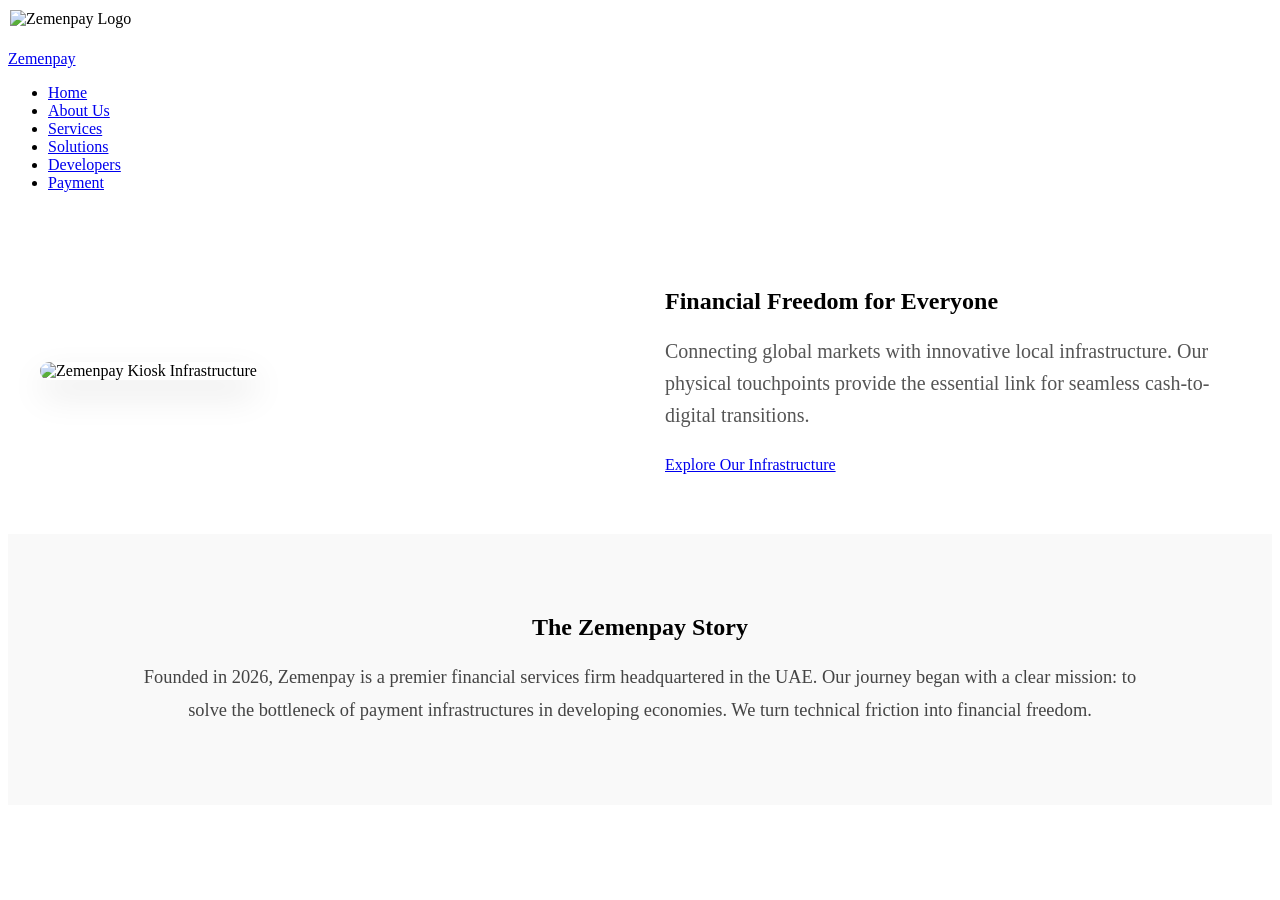
==== index.html @ 325c48e6 "One-Click Update: 16-Apr-2026 00:28" ====
﻿<!DOCTYPE html>
<html lang="en">
    <head>
        <meta http-equiv="Content-Type" content="text/html; charset=utf-8">
        <meta name="viewport" content="width=device-width, initial-scale=1.0, maximum-scale=5.0">
        <meta http-equiv="X-UA-Compatible" content="IE=edge">
        <link rel="canonical" href="https://zpay.resonwave.com/">
        <link rel="sitemap" type="application/xml" href="https://zpay.resonwave.com/sitemap.xml">
        <meta property='og:title' content='Zemenpay'>
        <meta property="og:url" content="https://zpay.resonwave.com/">
        <base href="https://zpay.resonwave.com/">
        <title>Zemenpay | Financial Freedom</title>
        <link href="https://assets.jwwb.nl/assets/brand/webador/icon/favicon.png" rel="shortcut icon">
        <link rel="stylesheet" type="text/css" href="https://assets.jwwb.nl/assets/website-rendering/main.fc7da3d449d0e4dd726d.css">
        <link rel="stylesheet" type="text/css" href="https://primary.jwwb.nl/public/z/k/v/temp-cjruyxbsxhxexgxruilh/style.css" id="jw-website-stylesheet">
        <style>
            /* Ticker Wrapper Styles */
            
            }
            .ticker-content {
                display: inline-block;
                padding-left: 100%;
                animation: ticker-loop 25s linear infinite;
            }
            .ticker-item {
                display: inline-block;
                padding: 0 50px;
                font-size: 1.1em;
                font-weight: bold;
                color: #FFFFFF;
                text-transform: capitalize;
                letter-spacing: 1px;
            }
            @keyframes ticker-loop {
                0% { transform: translate3d(0, 0, 0); }
                100% { transform: translate3d(-100%, 0, 0); }
            }

            /* Split Section Styles */
            .split-section {
                display: flex;
                flex-wrap: wrap;
                align-items: center;
                gap: 50px;
                padding: 60px 20px;
                max-width: 1200px;
                margin: 0 auto;
            }
            .split-column { flex: 1; min-width: 320px; }
            .kiosk-img {
                width: 100%;
                border-radius: 20px;
                box-shadow: 0 15px 35px rgba(0,0,0,0.1);
            }
            .story-block {
                background: #f9f9f9;
                padding: 60px 20px;
            }
            @media (max-width: 768px) {
                .split-section { flex-direction: column-reverse; text-align: center; }
            }
        </style>
    </head>
    <body id="top" class="jw-is-no-slideshow jw-header-is-text jw-is-segment-page jw-is-frontend jw-is-no-sidebar" data-template-name="general|clean|blanco">
    <div style="position: fixed; top: 10px; left: 10px; z-index: 1000;">
        <img src="https://primary.jwwb.nl/public/z/k/v/temp-cjruyxbsxhxexgxruilh/zpay-logo-small-high.png" alt="Zemenpay Logo" style="height: 60px; width: auto;">
    </div>
        
        <div class="ticker-wrap">
            <div class="ticker-content">
                <div class="ticker-item">Financial Freedom for Everyone!!</div>
                <div class="ticker-item">Financial Freedom for Everyone!!</div>
                <div class="ticker-item">Financial Freedom for Everyone!!</div>
                <div class="ticker-item">Financial Freedom for Everyone!!</div>
            </div>
        </div>

        <div class="jw-body">
            <header class="block-header js-topbar-content-container">
                <div class="block-header__inner">
                    <div class="block-header__brand">
                        <div class="jw-header-logo"><a id="jw-header-title" class="jw-header-title" href="/">Zemenpay</a></div>
                    </div>
                    <nav class="block-header__menu">
                        <ul id="jw-menu" class="jw-menu jw-menu-horizontal">
                            <li class="jw-menu-item jw-menu-is-active"><a class="jw-menu-link js-active-menu-item" href="/"><span>Home</span></a></li>
                            <li class="jw-menu-item"><a class="jw-menu-link" href="/about-us"><span>About Us</span></a></li>
                            <li class="jw-menu-item"><a class="jw-menu-link" href="/services"><span>Services</span></a></li>
                            <li class="jw-menu-item"><a class="jw-menu-link" href="/solutions"><span>Solutions</span></a></li>
                            <li class="jw-menu-item"><a class="jw-menu-link" href="/developers"><span>Developers</span></a></li>
                            <li class="jw-menu-item"><a class="jw-menu-link" href="/payment"><span>Payment</span></a></li>
                        </ul>
                    </nav>
                </div>
            </header>

            <main class="main-content">
                <section class="split-section">
                    <div class="split-column">
                        <img src="zemenpay-kiosk.webp" alt="Zemenpay Kiosk Infrastructure" class="kiosk-img">
                    </div>
                    <div class="split-column">
                        <h1 class="jw-heading-130" style="text-align: left;">Financial Freedom for Everyone</h1>
                        <p style="font-size: 1.25em; color: #555; line-height: 1.6;">
                            Connecting global markets with innovative local infrastructure. Our physical touchpoints provide the essential link for seamless cash-to-digital transitions.
                        </p>
                        <div class="jw-btn-container" style="margin-top: 25px;">
                            <a href="/services" class="jw-btn jw-btn--size-medium">Explore Our Infrastructure</a>
                        </div>
                    </div>
                </section>

                <div class="story-block">
                    <div class="jw-strip__content jw-responsive" style="max-width: 1000px; margin: 0 auto; text-align: center;">
                        <h2 class="jw-heading-100">The Zemenpay Story</h2>
                        <p style="font-size: 1.15em; line-height: 1.8; color: #444; margin-top: 20px;">
                            Founded in 2026, Zemenpay is a premier financial services firm headquartered in the UAE. 
                            Our journey began with a clear mission: to solve the bottleneck of payment infrastructures in developing economies. 
                            We turn technical friction into financial freedom.
                        </p>
                    </div>
                </div>
            </main>
        </div>
    </body>
</html>
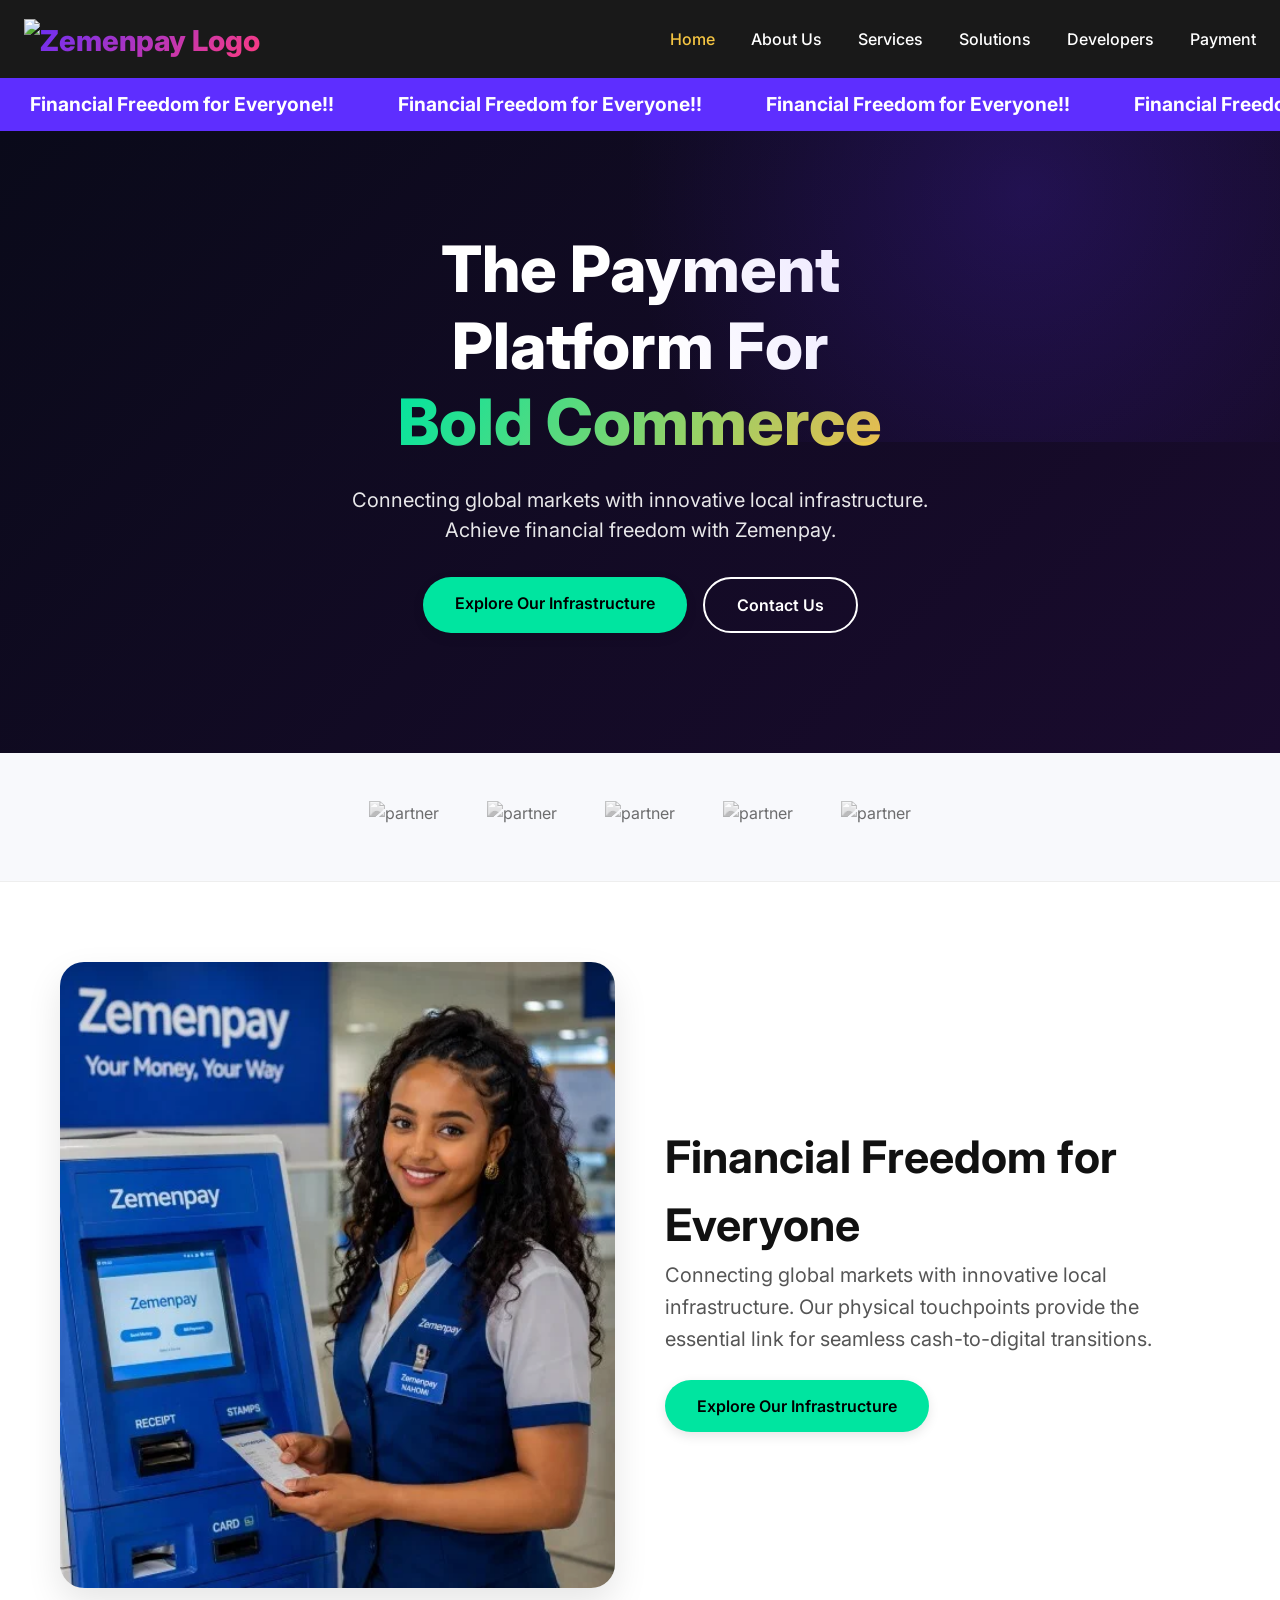
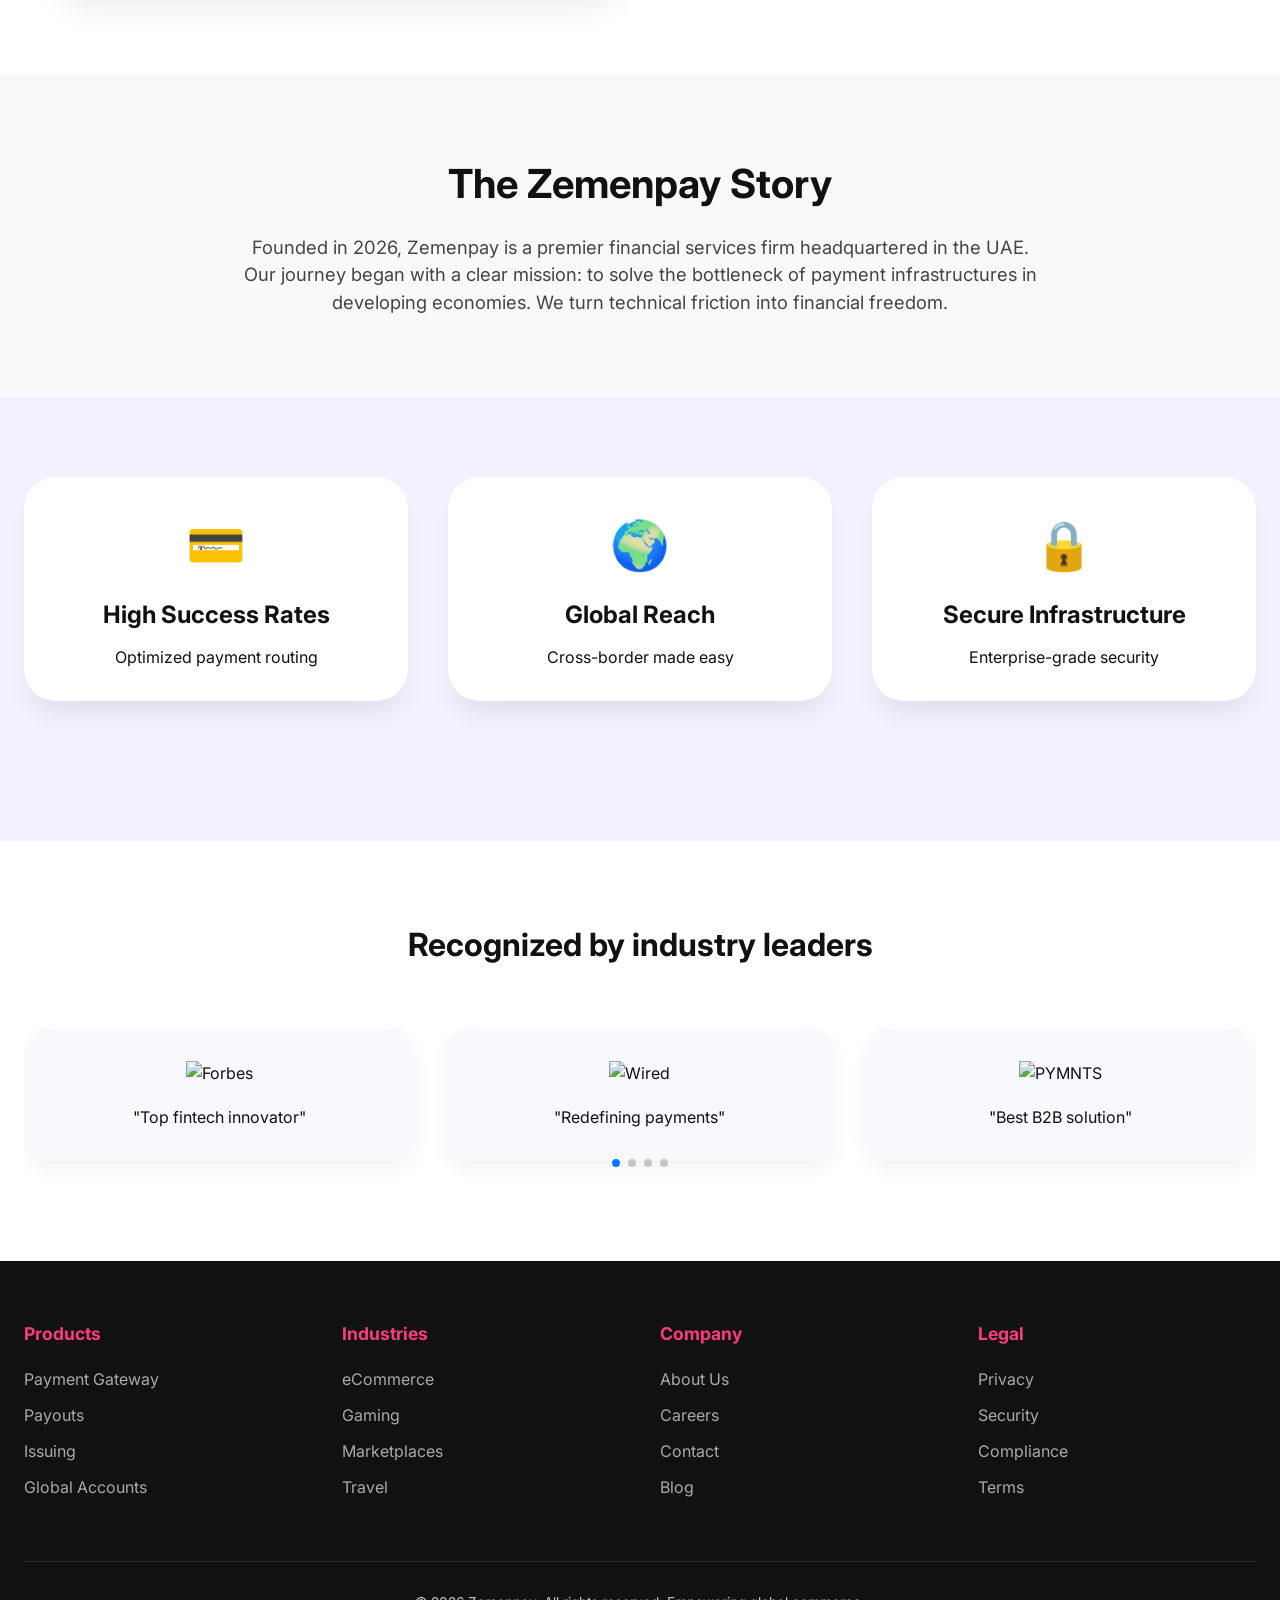
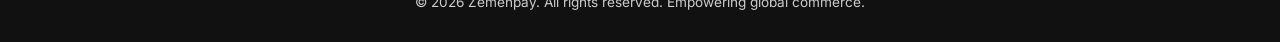
==== commit 48327010: "One-Click Update: 01-May-2026 02:34" ====
--- a/index.html
+++ b/index.html
@@ -1,127 +1,349 @@
 ﻿<!DOCTYPE html>
 <html lang="en">
-    <head>
-        <meta http-equiv="Content-Type" content="text/html; charset=utf-8">
-        <meta name="viewport" content="width=device-width, initial-scale=1.0, maximum-scale=5.0">
-        <meta http-equiv="X-UA-Compatible" content="IE=edge">
-        <link rel="canonical" href="https://zpay.resonwave.com/">
-        <link rel="sitemap" type="application/xml" href="https://zpay.resonwave.com/sitemap.xml">
-        <meta property='og:title' content='Zemenpay'>
-        <meta property="og:url" content="https://zpay.resonwave.com/">
-        <base href="https://zpay.resonwave.com/">
-        <title>Zemenpay | Financial Freedom</title>
-        <link href="https://assets.jwwb.nl/assets/brand/webador/icon/favicon.png" rel="shortcut icon">
-        <link rel="stylesheet" type="text/css" href="https://assets.jwwb.nl/assets/website-rendering/main.fc7da3d449d0e4dd726d.css">
-        <link rel="stylesheet" type="text/css" href="https://primary.jwwb.nl/public/z/k/v/temp-cjruyxbsxhxexgxruilh/style.css" id="jw-website-stylesheet">
-        <style>
-            /* Ticker Wrapper Styles */
-            
-            }
-            .ticker-content {
-                display: inline-block;
-                padding-left: 100%;
-                animation: ticker-loop 25s linear infinite;
-            }
-            .ticker-item {
-                display: inline-block;
-                padding: 0 50px;
-                font-size: 1.1em;
-                font-weight: bold;
-                color: #FFFFFF;
-                text-transform: capitalize;
-                letter-spacing: 1px;
-            }
-            @keyframes ticker-loop {
-                0% { transform: translate3d(0, 0, 0); }
-                100% { transform: translate3d(-100%, 0, 0); }
-            }
-
-            /* Split Section Styles */
-            .split-section {
-                display: flex;
-                flex-wrap: wrap;
-                align-items: center;
-                gap: 50px;
-                padding: 60px 20px;
-                max-width: 1200px;
-                margin: 0 auto;
-            }
-            .split-column { flex: 1; min-width: 320px; }
-            .kiosk-img {
-                width: 100%;
-                border-radius: 20px;
-                box-shadow: 0 15px 35px rgba(0,0,0,0.1);
-            }
-            .story-block {
-                background: #f9f9f9;
-                padding: 60px 20px;
-            }
-            @media (max-width: 768px) {
-                .split-section { flex-direction: column-reverse; text-align: center; }
-            }
-        </style>
-    </head>
-    <body id="top" class="jw-is-no-slideshow jw-header-is-text jw-is-segment-page jw-is-frontend jw-is-no-sidebar" data-template-name="general|clean|blanco">
-    <div style="position: fixed; top: 10px; left: 10px; z-index: 1000;">
-        <img src="https://primary.jwwb.nl/public/z/k/v/temp-cjruyxbsxhxexgxruilh/zpay-logo-small-high.png" alt="Zemenpay Logo" style="height: 60px; width: auto;">
+<head>
+    <meta charset="UTF-8">
+    <meta name="viewport" content="width=device-width, initial-scale=1.0, maximum-scale=5.0">
+    <title>Zemenpay | Financial Freedom for Everyone</title>
+    <meta name="description" content="Zemenpay provides cutting-edge payment infrastructure, connecting global markets with local solutions. Achieve financial freedom with our secure, high-speed transaction platform.">
+    <link rel="canonical" href="https://zpay.resonwave.com/">
+    <!-- Google Fonts -->
+    <link href="https://fonts.googleapis.com/css2?family=Inter:opsz,wght@14..32,400;14..32,500;14..32,600;14..32,700;14..32,800&display=swap" rel="stylesheet">
+    <!-- Swiper CSS -->
+    <link rel="stylesheet" href="https://cdn.jsdelivr.net/npm/swiper@11/swiper-bundle.min.css" />
+    <style>
+        * { margin: 0; padding: 0; box-sizing: border-box; }
+        body {
+            font-family: 'Inter', sans-serif;
+            background: #fff;
+            color: #111;
+            line-height: 1.5;
+        }
+        .container {
+            max-width: 1280px;
+            margin: 0 auto;
+            padding: 0 24px;
+        }
+        .text-center { text-align: center; }
+        .text-white { color: #fff; }
+        .bg-black { background: #000; }
+        .bg-purple { background: #5e2eff; }
+        .bg-pink { background: #ff3b7f; }
+        .bg-green { background: #00e5a0; }
+        .bg-yellow { background: #f5c542; }
+
+        .btn {
+            display: inline-block;
+            padding: 14px 32px;
+            border-radius: 60px;
+            font-weight: 600;
+            text-decoration: none;
+            transition: all 0.2s ease;
+            font-size: 1rem;
+        }
+        .btn-primary {
+            background: #00e5a0;
+            color: #000;
+            box-shadow: 0 4px 12px rgba(0,0,0,0.1);
+        }
+        .btn-primary:hover {
+            background: #00c78a;
+            transform: translateY(-2px);
+        }
+        .btn-outline-light {
+            border: 2px solid #fff;
+            color: #fff;
+            background: transparent;
+        }
+        .btn-outline-light:hover {
+            background: rgba(255,255,255,0.1);
+        }
+
+        /* Header */
+        .header {
+            position: sticky;
+            top: 0;
+            background: rgba(0,0,0,0.9);
+            backdrop-filter: blur(8px);
+            z-index: 100;
+            padding: 16px 0;
+        }
+        .header .container {
+            display: flex;
+            justify-content: space-between;
+            align-items: center;
+        }
+        .logo {
+            font-size: 1.8rem;
+            font-weight: 800;
+            background: linear-gradient(135deg, #5e2eff, #ff3b7f);
+            -webkit-background-clip: text;
+            background-clip: text;
+            color: transparent;
+        }
+        .logo img {
+            height: 50px;
+            vertical-align: middle;
+        }
+        .nav-links a {
+            color: #fff;
+            text-decoration: none;
+            margin-left: 32px;
+            font-weight: 500;
+        }
+        .nav-links a:hover, .nav-links a.active { color: #f5c542; }
+
+        /* Hero */
+        .hero {
+            background: linear-gradient(135deg, #0a0a1a 0%, #1a0b2e 100%);
+            color: #fff;
+            padding: 100px 0 120px;
+            position: relative;
+            overflow: hidden;
+        }
+        .hero::before {
+            content: "";
+            position: absolute;
+            top: -30%;
+            right: -20%;
+            width: 80%;
+            height: 80%;
+            background: radial-gradient(circle, rgba(94,46,255,0.2) 0%, rgba(0,0,0,0) 70%);
+            pointer-events: none;
+        }
+        .hero-content { max-width: 700px; margin: 0 auto; text-align: center; }
+        .hero h1 { font-size: 4rem; font-weight: 800; line-height: 1.2; margin-bottom: 24px; }
+        .hero .accent { background: linear-gradient(120deg, #00e5a0, #f5c542); -webkit-background-clip: text; background-clip: text; color: transparent; }
+        .hero p { font-size: 1.25rem; margin-bottom: 32px; opacity: 0.9; }
+        .hero-buttons { display: flex; gap: 16px; justify-content: center; flex-wrap: wrap; }
+
+        /* Logo cloud */
+        .logo-cloud { background: #f8f9fc; padding: 48px 0; border-bottom: 1px solid #eee; }
+        .logos { display: flex; flex-wrap: wrap; justify-content: center; gap: 48px; align-items: center; }
+        .logos img { height: 32px; filter: grayscale(100%); opacity: 0.6; transition: all 0.2s; }
+        .logos img:hover { filter: none; opacity: 1; }
+
+        /* Split section */
+        .split-section {
+            display: flex;
+            flex-wrap: wrap;
+            align-items: center;
+            gap: 50px;
+            padding: 80px 20px;
+            max-width: 1200px;
+            margin: 0 auto;
+        }
+        .split-column { flex: 1; min-width: 280px; }
+        .kiosk-img { width: 100%; border-radius: 24px; box-shadow: 0 15px 35px rgba(0,0,0,0.1); }
+
+        /* Story block */
+        .story-block { background: #f9f9f9; padding: 80px 20px; text-align: center; }
+
+        /* Overlap cards */
+        .overlap-section { background: #f5f0ff; padding: 80px 0; }
+        .overlap-grid {
+            display: flex;
+            flex-wrap: wrap;
+            justify-content: center;
+            gap: 40px;
+            margin-bottom: 60px;
+        }
+        .overlap-card {
+            background: white;
+            border-radius: 32px;
+            padding: 32px 24px;
+            text-align: center;
+            flex: 1;
+            min-width: 220px;
+            box-shadow: 0 20px 30px -12px rgba(0,0,0,0.1);
+            transition: all 0.3s;
+        }
+        .overlap-card:hover { transform: translateY(-8px); }
+        .overlap-card .emoji { font-size: 48px; margin-bottom: 16px; }
+        .overlap-card h3 { font-size: 1.5rem; margin-bottom: 12px; }
+
+        /* Ticker */
+        .ticker-wrap {
+            background: #5e2eff;
+            overflow: hidden;
+            white-space: nowrap;
+            padding: 12px 0;
+        }
+        .ticker-content {
+            display: inline-block;
+            animation: ticker-loop 25s linear infinite;
+        }
+        .ticker-item {
+            display: inline-block;
+            padding: 0 30px;
+            font-weight: bold;
+            color: #fff;
+            font-size: 1.2rem;
+        }
+        @keyframes ticker-loop { 0% { transform: translate3d(0,0,0); } 100% { transform: translate3d(-100%,0,0); } }
+
+        /* Case tabs (for home or other pages) */
+        .case-studies { background: #0a0a1a; color: white; padding: 100px 0; }
+        .tabs { display: flex; justify-content: center; gap: 24px; margin-bottom: 48px; flex-wrap: wrap; }
+        .tab-btn { background: transparent; border: none; font-size: 1.2rem; font-weight: 600; padding: 10px 20px; cursor: pointer; color: #aaa; border-bottom: 2px solid transparent; transition: 0.2s; }
+        .tab-btn.active { color: #f5c542; border-bottom-color: #f5c542; }
+        .tab-pane { display: none; animation: fadeIn 0.3s; }
+        .tab-pane.active-pane { display: flex; flex-wrap: wrap; gap: 40px; align-items: center; justify-content: center; }
+        @keyframes fadeIn { from { opacity: 0; transform: translateY(10px);} to { opacity: 1; transform: translateY(0);} }
+        .case-text { max-width: 500px; }
+        .case-text h3 { font-size: 2rem; margin-bottom: 16px; color: #f5c542; }
+        .case-text blockquote { font-style: italic; border-left: 4px solid #ff3b7f; padding-left: 20px; margin: 20px 0; }
+
+        /* Swiper (carousel) */
+        .news { padding: 80px 0; background: #fff; }
+        .swiper { width: 100%; padding: 20px 0; }
+        .swiper-slide { background: #f8f9fc; border-radius: 24px; padding: 32px; text-align: center; box-shadow: 0 8px 20px rgba(0,0,0,0.05); }
+        .swiper-slide img { height: 60px; margin-bottom: 20px; }
+
+        /* Footer */
+        .footer { background: #111; color: #ccc; padding: 60px 0 30px; }
+        .footer-grid { display: grid; grid-template-columns: repeat(auto-fit, minmax(180px, 1fr)); gap: 40px; margin-bottom: 50px; }
+        .footer-col h4 { color: #ff3b7f; margin-bottom: 20px; font-size: 1.1rem; }
+        .footer-col a { display: block; color: #aaa; text-decoration: none; margin-bottom: 12px; }
+        .footer-col a:hover { color: #fff; }
+        .copyright { text-align: center; border-top: 1px solid #2a2a2a; padding-top: 30px; font-size: 0.85rem; }
+
+        @media (max-width: 768px) {
+            .hero h1 { font-size: 2.5rem; }
+            .nav-links { display: none; } /* consider mobile menu for production */
+            .hero-buttons { flex-direction: column; align-items: center; }
+            .split-section { flex-direction: column-reverse; text-align: center; }
+        }
+    </style>
+</head>
+<body>
+    <header class="header">
+        <div class="container">
+            <div class="logo">
+                <img src="zpay-logo-small-high.png" alt="Zemenpay Logo" style="height: 50px;">
+            </div>
+            <div class="nav-links">
+                <a href="/" class="active">Home</a>
+                <a href="/about-us">About Us</a>
+                <a href="/services">Services</a>
+                <a href="/solutions">Solutions</a>
+                <a href="/developers">Developers</a>
+                <a href="/payment">Payment</a>
+            </div>
+        </div>
+    </header>
+
+    <!-- Ticker -->
+    <div class="ticker-wrap">
+        <div class="ticker-content">
+            <div class="ticker-item">Financial Freedom for Everyone!!</div>
+            <div class="ticker-item">Financial Freedom for Everyone!!</div>
+            <div class="ticker-item">Financial Freedom for Everyone!!</div>
+            <div class="ticker-item">Financial Freedom for Everyone!!</div>
+        </div>
     </div>
-        
-        <div class="ticker-wrap">
-            <div class="ticker-content">
-                <div class="ticker-item">Financial Freedom for Everyone!!</div>
-                <div class="ticker-item">Financial Freedom for Everyone!!</div>
-                <div class="ticker-item">Financial Freedom for Everyone!!</div>
-                <div class="ticker-item">Financial Freedom for Everyone!!</div>
-            </div>
-        </div>
-
-        <div class="jw-body">
-            <header class="block-header js-topbar-content-container">
-                <div class="block-header__inner">
-                    <div class="block-header__brand">
-                        <div class="jw-header-logo"><a id="jw-header-title" class="jw-header-title" href="/">Zemenpay</a></div>
-                    </div>
-                    <nav class="block-header__menu">
-                        <ul id="jw-menu" class="jw-menu jw-menu-horizontal">
-                            <li class="jw-menu-item jw-menu-is-active"><a class="jw-menu-link js-active-menu-item" href="/"><span>Home</span></a></li>
-                            <li class="jw-menu-item"><a class="jw-menu-link" href="/about-us"><span>About Us</span></a></li>
-                            <li class="jw-menu-item"><a class="jw-menu-link" href="/services"><span>Services</span></a></li>
-                            <li class="jw-menu-item"><a class="jw-menu-link" href="/solutions"><span>Solutions</span></a></li>
-                            <li class="jw-menu-item"><a class="jw-menu-link" href="/developers"><span>Developers</span></a></li>
-                            <li class="jw-menu-item"><a class="jw-menu-link" href="/payment"><span>Payment</span></a></li>
-                        </ul>
-                    </nav>
+
+    <!-- Hero Section -->
+    <section class="hero">
+        <div class="container hero-content">
+            <h1>The Payment Platform For <br><span class="accent">Bold Commerce</span></h1>
+            <p>Connecting global markets with innovative local infrastructure. Achieve financial freedom with Zemenpay.</p>
+            <div class="hero-buttons">
+                <a href="/services" class="btn btn-primary">Explore Our Infrastructure</a>
+                <a href="/contact" class="btn btn-outline-light">Contact Us</a>
+            </div>
+        </div>
+    </section>
+
+    <!-- Logo Cloud (Trusted by) -->
+    <section class="logo-cloud">
+        <div class="container logos">
+            <img src="https://placehold.co/120x40/e0e0e0/555?text=Brand+1" alt="partner">
+            <img src="https://placehold.co/120x40/e0e0e0/555?text=Brand+2" alt="partner">
+            <img src="https://placehold.co/120x40/e0e0e0/555?text=Brand+3" alt="partner">
+            <img src="https://placehold.co/120x40/e0e0e0/555?text=Brand+4" alt="partner">
+            <img src="https://placehold.co/120x40/e0e0e0/555?text=Brand+5" alt="partner">
+        </div>
+    </section>
+
+    <!-- Split section (original home content) -->
+    <section class="split-section">
+        <div class="split-column">
+            <img src="zemenpay-kiosk.webp" alt="Zemenpay Kiosk Infrastructure" class="kiosk-img">
+        </div>
+        <div class="split-column">
+            <h1 class="jw-heading-130" style="font-size:2.8rem;">Financial Freedom for Everyone</h1>
+            <p style="font-size: 1.25em; color: #555; line-height: 1.6;">
+                Connecting global markets with innovative local infrastructure. Our physical touchpoints provide the essential link for seamless cash-to-digital transitions.
+            </p>
+            <div style="margin-top: 25px;">
+                <a href="/services" class="btn btn-primary">Explore Our Infrastructure</a>
+            </div>
+        </div>
+    </section>
+
+    <!-- The Zemenpay Story -->
+    <div class="story-block">
+        <div class="container">
+            <h2 style="font-size:2.5rem;">The Zemenpay Story</h2>
+            <p style="font-size: 1.15em; max-width: 800px; margin: 20px auto 0; color: #444;">
+                Founded in 2026, Zemenpay is a premier financial services firm headquartered in the UAE. 
+                Our journey began with a clear mission: to solve the bottleneck of payment infrastructures in developing economies. 
+                We turn technical friction into financial freedom.
+            </p>
+        </div>
+    </div>
+
+    <!-- Overlap Cards (value props) -->
+    <section class="overlap-section">
+        <div class="container">
+            <div class="overlap-grid">
+                <div class="overlap-card"><div class="emoji">💳</div><h3>High Success Rates</h3><p>Optimized payment routing</p></div>
+                <div class="overlap-card"><div class="emoji">🌍</div><h3>Global Reach</h3><p>Cross-border made easy</p></div>
+                <div class="overlap-card"><div class="emoji">🔒</div><h3>Secure Infrastructure</h3><p>Enterprise-grade security</p></div>
+            </div>
+        </div>
+    </section>
+
+    <!-- Media Recognition Carousel -->
+    <section class="news">
+        <div class="container">
+            <h2 class="text-center" style="font-size: 2rem;">Recognized by industry leaders</h2>
+            <div class="swiper mySwiper" style="margin-top: 40px;">
+                <div class="swiper-wrapper">
+                    <div class="swiper-slide"><img src="https://placehold.co/140x50/e0e0e0/555?text=Forbes" alt="Forbes"><p>"Top fintech innovator"</p></div>
+                    <div class="swiper-slide"><img src="https://placehold.co/140x50/e0e0e0/555?text=Wired" alt="Wired"><p>"Redefining payments"</p></div>
+                    <div class="swiper-slide"><img src="https://placehold.co/140x50/e0e0e0/555?text=PYMNTS" alt="PYMNTS"><p>"Best B2B solution"</p></div>
+                    <div class="swiper-slide"><img src="https://placehold.co/140x50/e0e0e0/555?text=CNN" alt="CNN"><p>"Financial freedom pioneer"</p></div>
                 </div>
-            </header>
-
-            <main class="main-content">
-                <section class="split-section">
-                    <div class="split-column">
-                        <img src="zemenpay-kiosk.webp" alt="Zemenpay Kiosk Infrastructure" class="kiosk-img">
-                    </div>
-                    <div class="split-column">
-                        <h1 class="jw-heading-130" style="text-align: left;">Financial Freedom for Everyone</h1>
-                        <p style="font-size: 1.25em; color: #555; line-height: 1.6;">
-                            Connecting global markets with innovative local infrastructure. Our physical touchpoints provide the essential link for seamless cash-to-digital transitions.
-                        </p>
-                        <div class="jw-btn-container" style="margin-top: 25px;">
-                            <a href="/services" class="jw-btn jw-btn--size-medium">Explore Our Infrastructure</a>
-                        </div>
-                    </div>
-                </section>
-
-                <div class="story-block">
-                    <div class="jw-strip__content jw-responsive" style="max-width: 1000px; margin: 0 auto; text-align: center;">
-                        <h2 class="jw-heading-100">The Zemenpay Story</h2>
-                        <p style="font-size: 1.15em; line-height: 1.8; color: #444; margin-top: 20px;">
-                            Founded in 2026, Zemenpay is a premier financial services firm headquartered in the UAE. 
-                            Our journey began with a clear mission: to solve the bottleneck of payment infrastructures in developing economies. 
-                            We turn technical friction into financial freedom.
-                        </p>
-                    </div>
-                </div>
-            </main>
-        </div>
-    </body>
-</html>
-
+                <div class="swiper-pagination"></div>
+            </div>
+        </div>
+    </section>
+
+    <!-- Footer -->
+    <footer class="footer">
+        <div class="container">
+            <div class="footer-grid">
+                <div class="footer-col"><h4>Products</h4><a href="/services">Payment Gateway</a><a href="/services">Payouts</a><a href="/services">Issuing</a><a href="/solutions">Global Accounts</a></div>
+                <div class="footer-col"><h4>Industries</h4><a href="/solutions">eCommerce</a><a href="/solutions">Gaming</a><a href="/solutions">Marketplaces</a><a href="/solutions">Travel</a></div>
+                <div class="footer-col"><h4>Company</h4><a href="/about-us">About Us</a><a href="#">Careers</a><a href="/contact">Contact</a><a href="#">Blog</a></div>
+                <div class="footer-col"><h4>Legal</h4><a href="#">Privacy</a><a href="#">Security</a><a href="#">Compliance</a><a href="#">Terms</a></div>
+            </div>
+            <div class="copyright">© 2026 Zemenpay. All rights reserved. Empowering global commerce.</div>
+        </div>
+    </footer>
+
+    <!-- Scripts -->
+    <script src="https://cdn.jsdelivr.net/npm/swiper@11/swiper-bundle.min.js"></script>
+    <script>
+        const swiper = new Swiper('.mySwiper', {
+            slidesPerView: 1,
+            spaceBetween: 30,
+            loop: true,
+            autoplay: { delay: 3000 },
+            pagination: { el: '.swiper-pagination', clickable: true },
+            breakpoints: { 640: { slidesPerView: 2 }, 1024: { slidesPerView: 3 } }
+        });
+    </script>
+</body>
+</html>
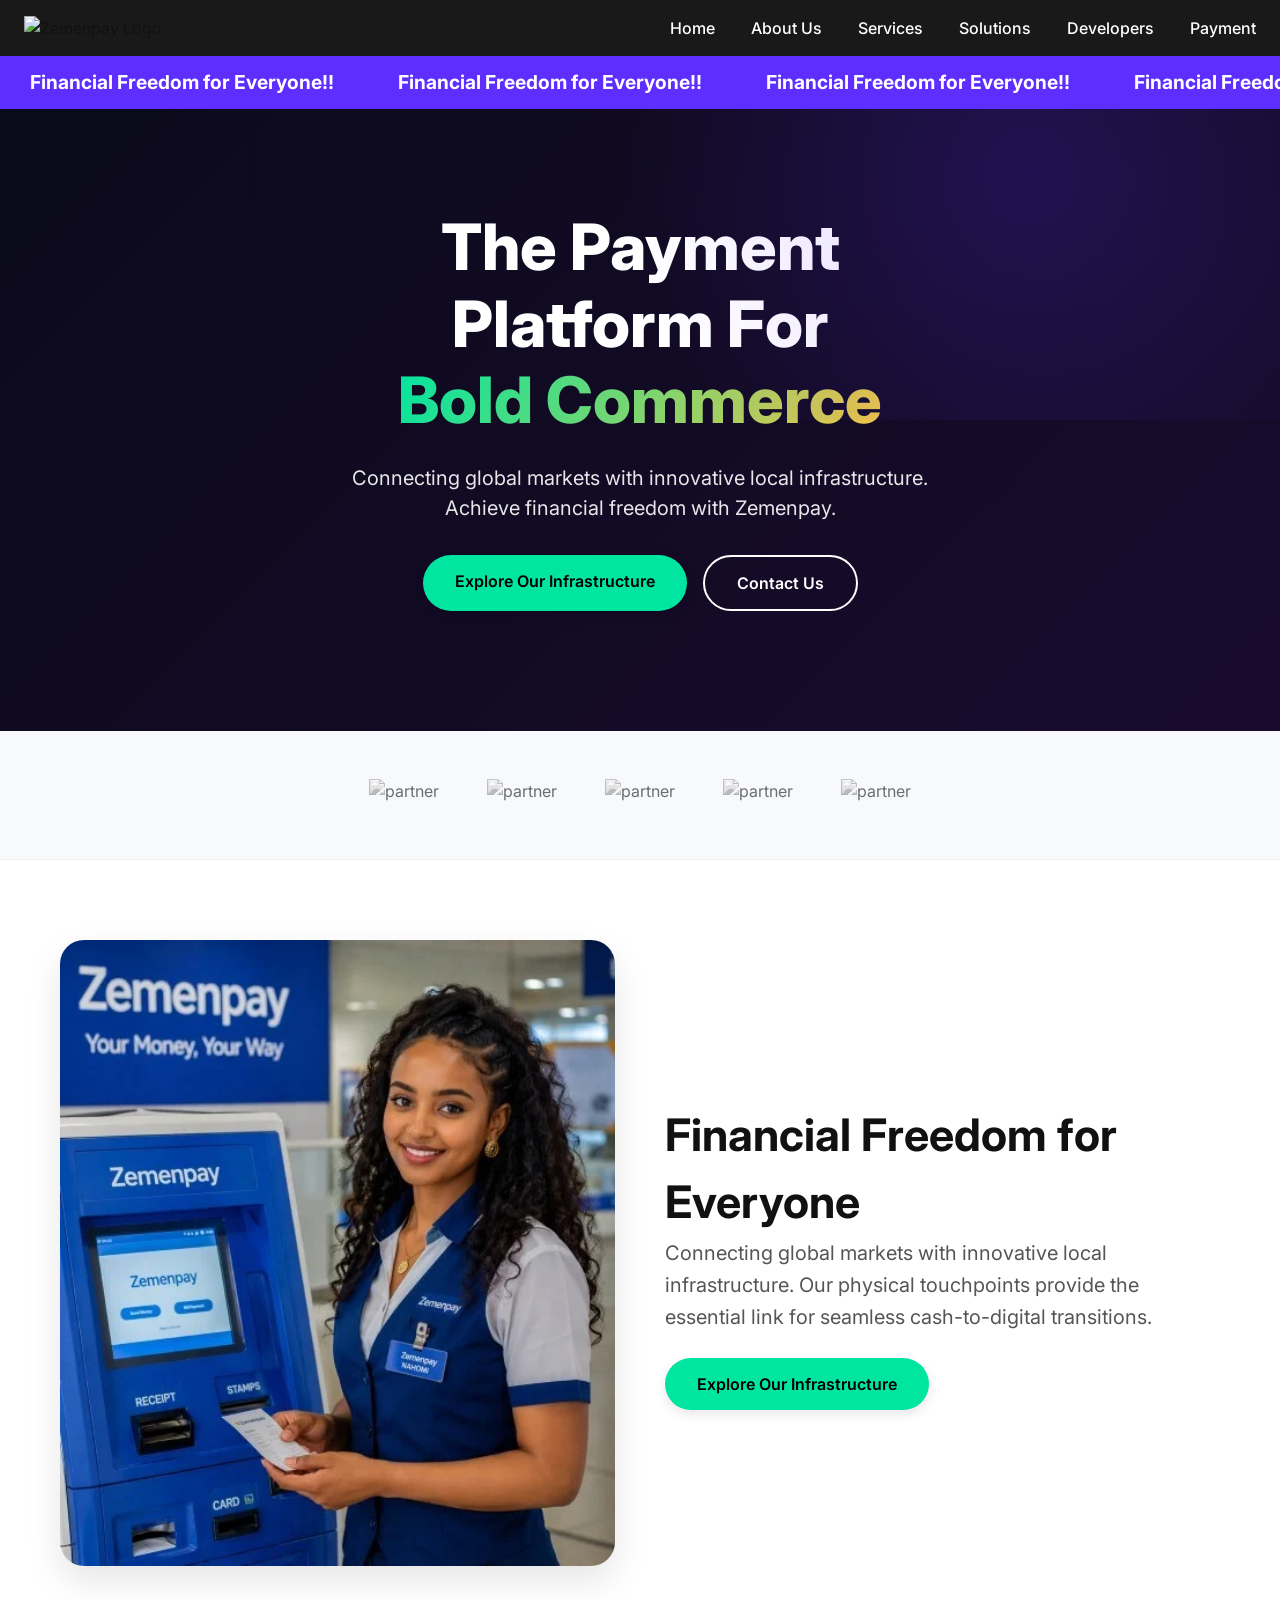
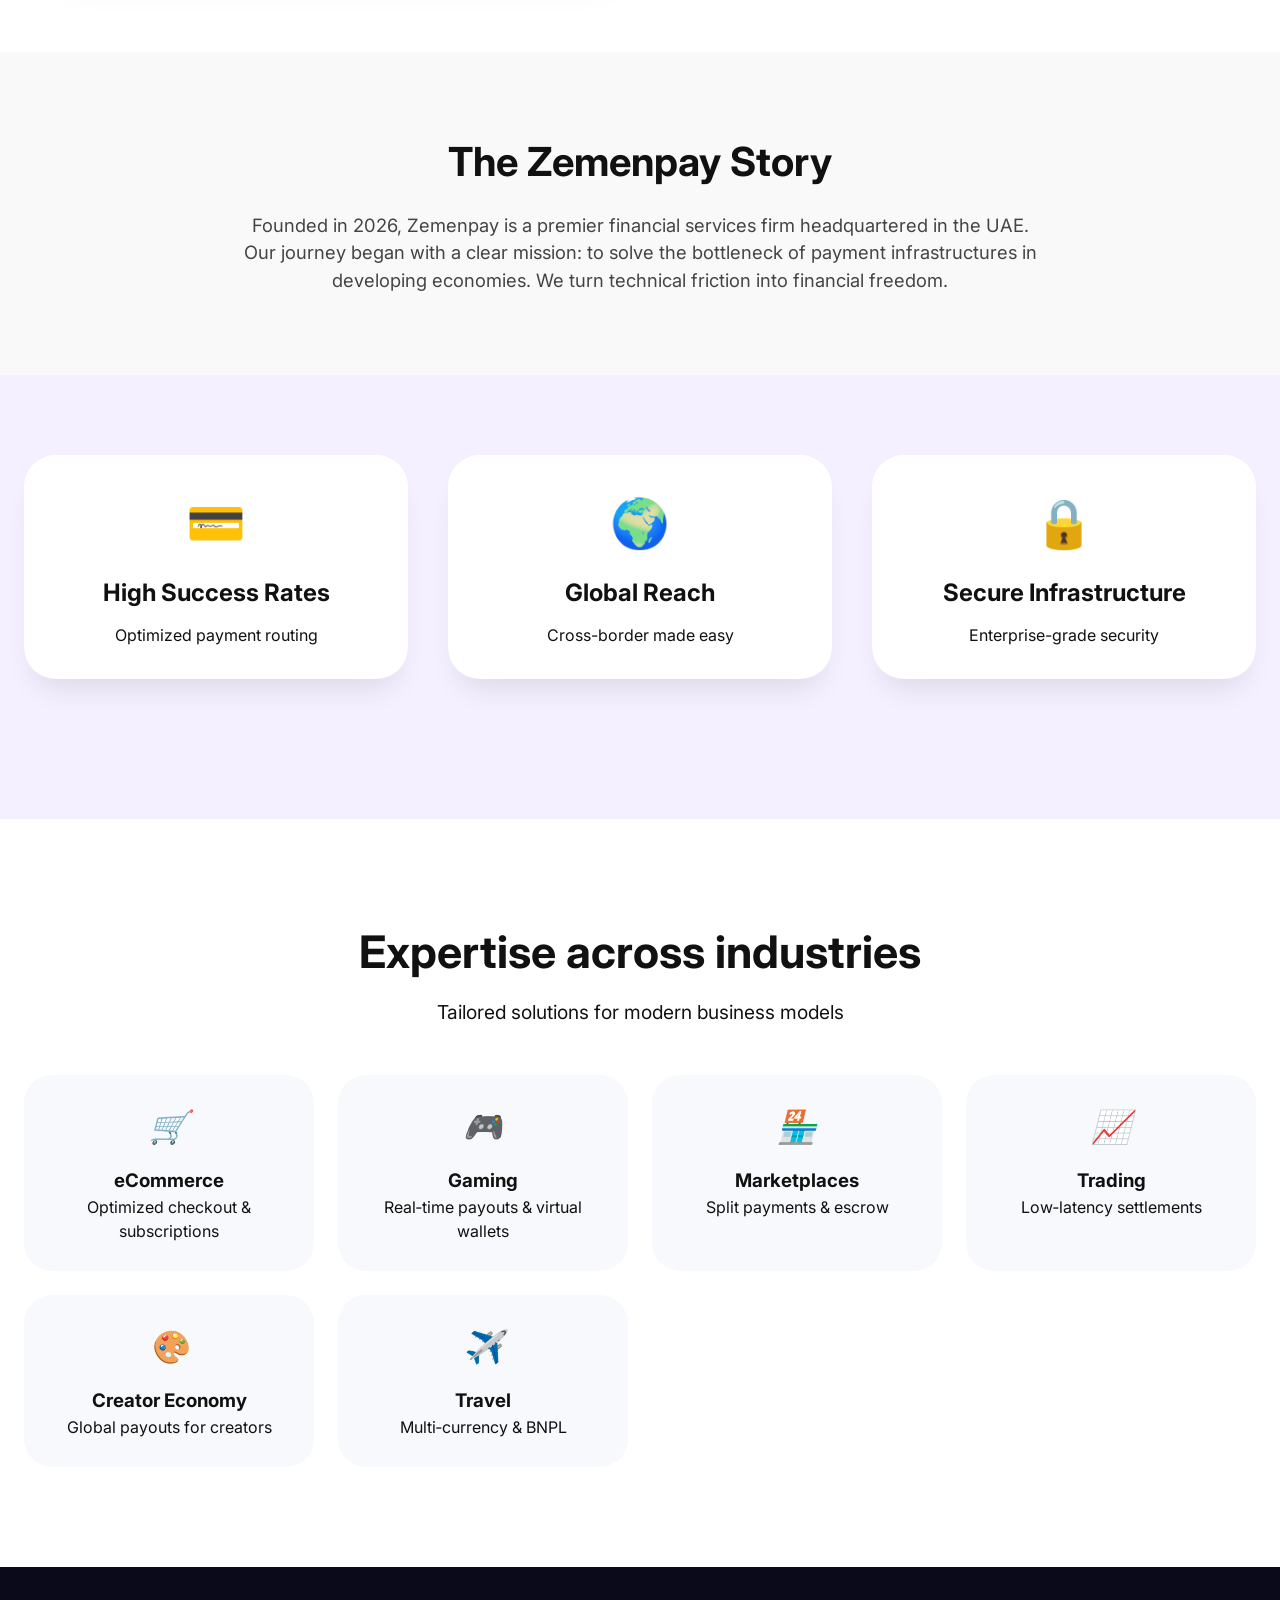
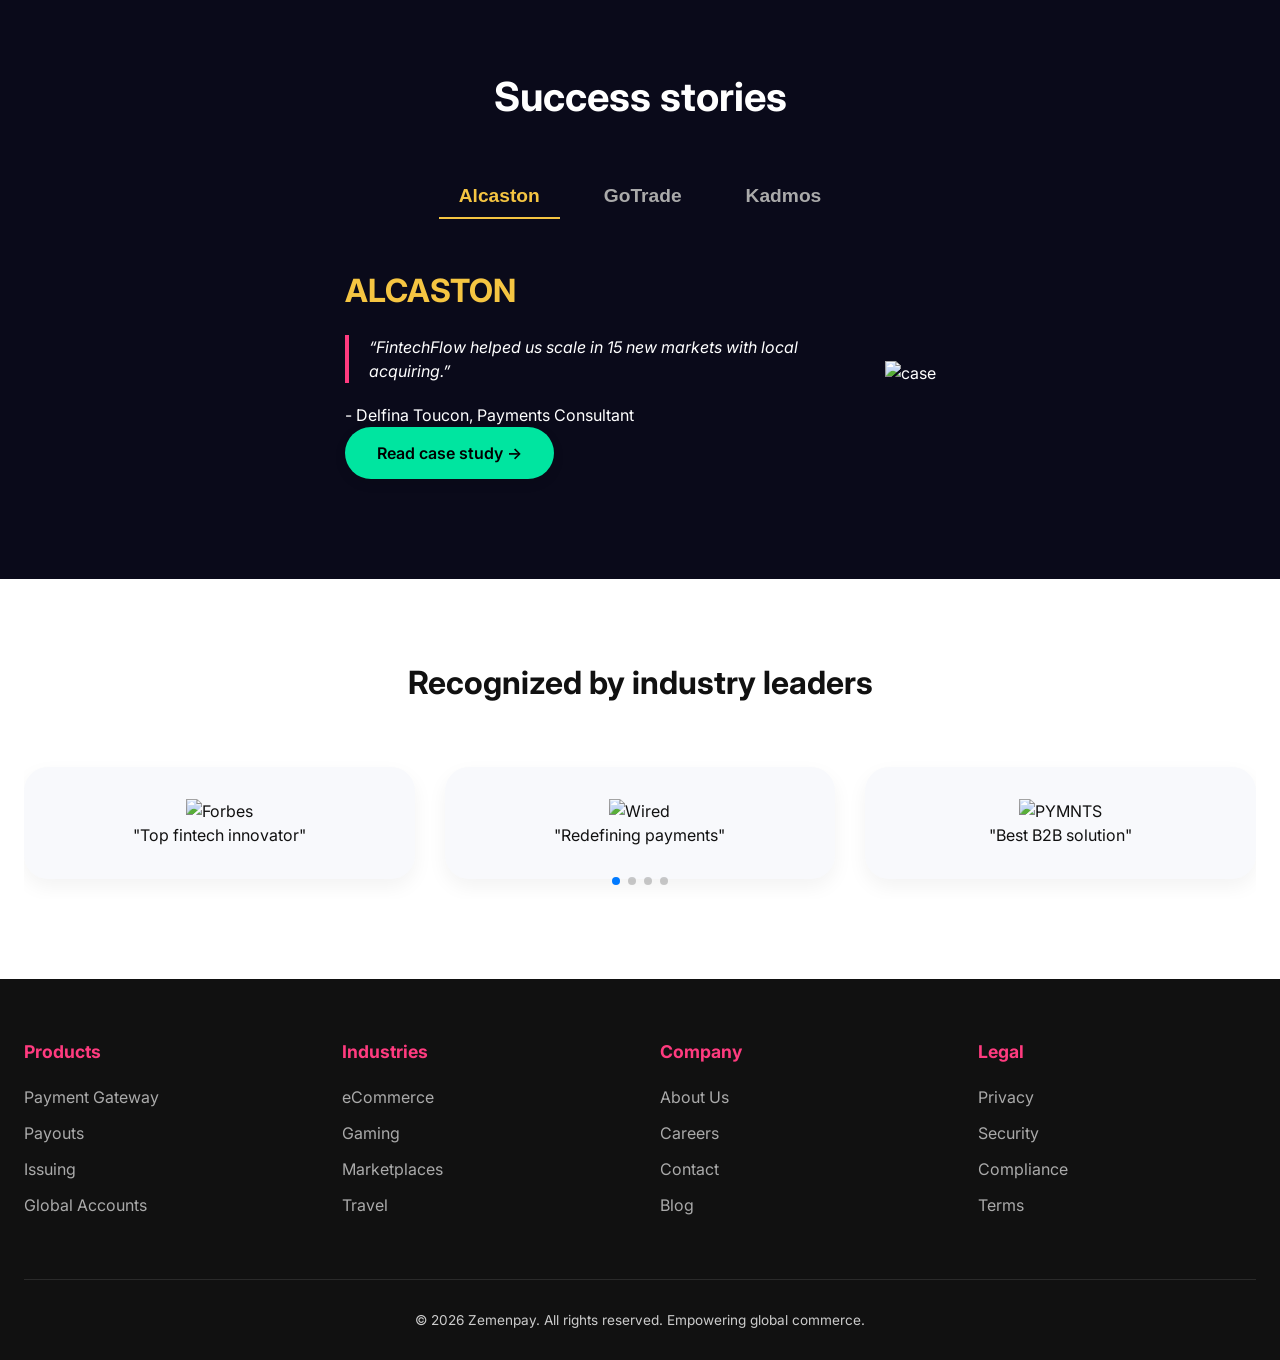
==== commit 1af2c14e: "One-Click Update: 01-May-2026 02:46" ====
--- a/index.html
+++ b/index.html
@@ -24,13 +24,8 @@
             padding: 0 24px;
         }
         .text-center { text-align: center; }
-        .text-white { color: #fff; }
-        .bg-black { background: #000; }
-        .bg-purple { background: #5e2eff; }
-        .bg-pink { background: #ff3b7f; }
-        .bg-green { background: #00e5a0; }
-        .bg-yellow { background: #f5c542; }
-
+
+        /* Buttons & interactive elements */
         .btn {
             display: inline-block;
             padding: 14px 32px;
@@ -39,6 +34,7 @@
             text-decoration: none;
             transition: all 0.2s ease;
             font-size: 1rem;
+            cursor: pointer;
         }
         .btn-primary {
             background: #00e5a0;
@@ -56,9 +52,20 @@
         }
         .btn-outline-light:hover {
             background: rgba(255,255,255,0.1);
-        }
-
-        /* Header */
+            transform: translateY(-2px);
+        }
+
+        /* Click animation (movement + color) */
+        .click-effect {
+            animation: clickPulse 0.2s ease-in-out !important;
+        }
+        @keyframes clickPulse {
+            0% { transform: scale(1); background-color: inherit; }
+            50% { transform: scale(0.97); background-color: rgba(255,255,255,0.2); }
+            100% { transform: scale(1); background-color: inherit; }
+        }
+
+        /* Header with blur */
         .header {
             position: sticky;
             top: 0;
@@ -72,25 +79,18 @@
             justify-content: space-between;
             align-items: center;
         }
-        .logo {
-            font-size: 1.8rem;
-            font-weight: 800;
-            background: linear-gradient(135deg, #5e2eff, #ff3b7f);
-            -webkit-background-clip: text;
-            background-clip: text;
-            color: transparent;
-        }
-        .logo img {
-            height: 50px;
-            vertical-align: middle;
-        }
+        .logo img { height: 50px; transition: transform 0.2s; }
+        .logo img:active { transform: scale(0.95); }
         .nav-links a {
             color: #fff;
             text-decoration: none;
             margin-left: 32px;
             font-weight: 500;
-        }
-        .nav-links a:hover, .nav-links a.active { color: #f5c542; }
+            transition: color 0.2s, transform 0.1s;
+            display: inline-block;
+        }
+        .nav-links a:hover { color: #f5c542; transform: translateY(-1px); }
+        .nav-links a:active { transform: scale(0.96); }
 
         /* Hero */
         .hero {
@@ -112,15 +112,27 @@
         }
         .hero-content { max-width: 700px; margin: 0 auto; text-align: center; }
         .hero h1 { font-size: 4rem; font-weight: 800; line-height: 1.2; margin-bottom: 24px; }
-        .hero .accent { background: linear-gradient(120deg, #00e5a0, #f5c542); -webkit-background-clip: text; background-clip: text; color: transparent; }
+        .hero .accent {
+            background: linear-gradient(120deg, #00e5a0, #f5c542);
+            -webkit-background-clip: text;
+            background-clip: text;
+            color: transparent;
+        }
         .hero p { font-size: 1.25rem; margin-bottom: 32px; opacity: 0.9; }
         .hero-buttons { display: flex; gap: 16px; justify-content: center; flex-wrap: wrap; }
 
         /* Logo cloud */
         .logo-cloud { background: #f8f9fc; padding: 48px 0; border-bottom: 1px solid #eee; }
         .logos { display: flex; flex-wrap: wrap; justify-content: center; gap: 48px; align-items: center; }
-        .logos img { height: 32px; filter: grayscale(100%); opacity: 0.6; transition: all 0.2s; }
-        .logos img:hover { filter: none; opacity: 1; }
+        .logos img {
+            height: 32px;
+            filter: grayscale(100%);
+            opacity: 0.6;
+            transition: all 0.2s;
+            cursor: pointer;
+        }
+        .logos img:hover { filter: none; opacity: 1; transform: scale(1.05); }
+        .logos img:active { transform: scale(0.95); }
 
         /* Split section */
         .split-section {
@@ -133,7 +145,14 @@
             margin: 0 auto;
         }
         .split-column { flex: 1; min-width: 280px; }
-        .kiosk-img { width: 100%; border-radius: 24px; box-shadow: 0 15px 35px rgba(0,0,0,0.1); }
+        .kiosk-img {
+            width: 100%;
+            border-radius: 24px;
+            box-shadow: 0 15px 35px rgba(0,0,0,0.1);
+            transition: transform 0.3s;
+        }
+        .kiosk-img:hover { transform: scale(1.02); }
+        .kiosk-img:active { transform: scale(0.98); }
 
         /* Story block */
         .story-block { background: #f9f9f9; padding: 80px 20px; text-align: center; }
@@ -156,8 +175,10 @@
             min-width: 220px;
             box-shadow: 0 20px 30px -12px rgba(0,0,0,0.1);
             transition: all 0.3s;
-        }
-        .overlap-card:hover { transform: translateY(-8px); }
+            cursor: pointer;
+        }
+        .overlap-card:hover { transform: translateY(-8px); background: #fff; box-shadow: 0 25px 40px -12px #5e2eff30; }
+        .overlap-card:active { transform: scale(0.97); transition: 0.05s; }
         .overlap-card .emoji { font-size: 48px; margin-bottom: 16px; }
         .overlap-card h3 { font-size: 1.5rem; margin-bottom: 12px; }
 
@@ -181,37 +202,113 @@
         }
         @keyframes ticker-loop { 0% { transform: translate3d(0,0,0); } 100% { transform: translate3d(-100%,0,0); } }
 
-        /* Case tabs (for home or other pages) */
+        /* Industries grid */
+        .industries { padding: 100px 0; background: #fff; }
+        .industry-items {
+            display: grid;
+            grid-template-columns: repeat(auto-fill, minmax(260px, 1fr));
+            gap: 24px;
+            margin-top: 48px;
+        }
+        .industry-card {
+            background: #f8f9fc;
+            border-radius: 28px;
+            padding: 28px 20px;
+            transition: all 0.25s;
+            text-align: center;
+            cursor: pointer;
+        }
+        .industry-card:hover {
+            background: #5e2eff;
+            color: white;
+            transform: scale(1.02);
+        }
+        .industry-card:active { transform: scale(0.98); transition: 0.05s; }
+        .industry-card i { font-size: 2rem; margin-bottom: 16px; display: inline-block; }
+
+        /* Case studies (tabs) – movement on click (tab switching) */
         .case-studies { background: #0a0a1a; color: white; padding: 100px 0; }
         .tabs { display: flex; justify-content: center; gap: 24px; margin-bottom: 48px; flex-wrap: wrap; }
-        .tab-btn { background: transparent; border: none; font-size: 1.2rem; font-weight: 600; padding: 10px 20px; cursor: pointer; color: #aaa; border-bottom: 2px solid transparent; transition: 0.2s; }
-        .tab-btn.active { color: #f5c542; border-bottom-color: #f5c542; }
-        .tab-pane { display: none; animation: fadeIn 0.3s; }
-        .tab-pane.active-pane { display: flex; flex-wrap: wrap; gap: 40px; align-items: center; justify-content: center; }
-        @keyframes fadeIn { from { opacity: 0; transform: translateY(10px);} to { opacity: 1; transform: translateY(0);} }
+        .tab-btn {
+            background: transparent;
+            border: none;
+            font-size: 1.2rem;
+            font-weight: 600;
+            padding: 10px 20px;
+            cursor: pointer;
+            color: #aaa;
+            border-bottom: 2px solid transparent;
+            transition: all 0.2s;
+        }
+        .tab-btn:hover { color: #f5c542; transform: translateY(-2px); }
+        .tab-btn:active { transform: scale(0.96); }
+        .tab-btn.active {
+            color: #f5c542;
+            border-bottom-color: #f5c542;
+        }
+        .tab-pane {
+            display: none;
+            animation: fadeIn 0.3s ease;
+        }
+        .tab-pane.active-pane {
+            display: flex;
+            flex-wrap: wrap;
+            gap: 40px;
+            align-items: center;
+            justify-content: center;
+        }
+        @keyframes fadeIn {
+            from { opacity: 0; transform: translateY(10px); }
+            to { opacity: 1; transform: translateY(0); }
+        }
         .case-text { max-width: 500px; }
         .case-text h3 { font-size: 2rem; margin-bottom: 16px; color: #f5c542; }
         .case-text blockquote { font-style: italic; border-left: 4px solid #ff3b7f; padding-left: 20px; margin: 20px 0; }
 
-        /* Swiper (carousel) */
+        /* Swiper carousel items */
         .news { padding: 80px 0; background: #fff; }
         .swiper { width: 100%; padding: 20px 0; }
-        .swiper-slide { background: #f8f9fc; border-radius: 24px; padding: 32px; text-align: center; box-shadow: 0 8px 20px rgba(0,0,0,0.05); }
-        .swiper-slide img { height: 60px; margin-bottom: 20px; }
+        .swiper-slide {
+            background: #f8f9fc;
+            border-radius: 24px;
+            padding: 32px;
+            text-align: center;
+            box-shadow: 0 8px 20px rgba(0,0,0,0.05);
+            transition: transform 0.2s;
+            cursor: pointer;
+        }
+        .swiper-slide:hover { transform: scale(1.02); background: #fff; }
+        .swiper-slide:active { transform: scale(0.98); }
 
         /* Footer */
         .footer { background: #111; color: #ccc; padding: 60px 0 30px; }
-        .footer-grid { display: grid; grid-template-columns: repeat(auto-fit, minmax(180px, 1fr)); gap: 40px; margin-bottom: 50px; }
+        .footer-grid {
+            display: grid;
+            grid-template-columns: repeat(auto-fit, minmax(180px, 1fr));
+            gap: 40px;
+            margin-bottom: 50px;
+        }
         .footer-col h4 { color: #ff3b7f; margin-bottom: 20px; font-size: 1.1rem; }
-        .footer-col a { display: block; color: #aaa; text-decoration: none; margin-bottom: 12px; }
-        .footer-col a:hover { color: #fff; }
-        .copyright { text-align: center; border-top: 1px solid #2a2a2a; padding-top: 30px; font-size: 0.85rem; }
+        .footer-col a {
+            display: block;
+            color: #aaa;
+            text-decoration: none;
+            margin-bottom: 12px;
+            transition: color 0.2s, transform 0.1s;
+        }
+        .footer-col a:hover { color: #fff; transform: translateX(3px); }
+        .footer-col a:active { transform: scale(0.98); }
+        .copyright {
+            text-align: center;
+            border-top: 1px solid #2a2a2a;
+            padding-top: 30px;
+            font-size: 0.85rem;
+        }
 
         @media (max-width: 768px) {
             .hero h1 { font-size: 2.5rem; }
-            .nav-links { display: none; } /* consider mobile menu for production */
+            .nav-links { display: none; } /* Add mobile menu if needed */
             .hero-buttons { flex-direction: column; align-items: center; }
-            .split-section { flex-direction: column-reverse; text-align: center; }
         }
     </style>
 </head>
@@ -271,7 +368,7 @@
             <img src="zemenpay-kiosk.webp" alt="Zemenpay Kiosk Infrastructure" class="kiosk-img">
         </div>
         <div class="split-column">
-            <h1 class="jw-heading-130" style="font-size:2.8rem;">Financial Freedom for Everyone</h1>
+            <h1 style="font-size:2.8rem;">Financial Freedom for Everyone</h1>
             <p style="font-size: 1.25em; color: #555; line-height: 1.6;">
                 Connecting global markets with innovative local infrastructure. Our physical touchpoints provide the essential link for seamless cash-to-digital transitions.
             </p>
@@ -293,13 +390,53 @@
         </div>
     </div>
 
-    <!-- Overlap Cards (value props) -->
+    <!-- Overlap Cards (value props) with click movement -->
     <section class="overlap-section">
         <div class="container">
             <div class="overlap-grid">
-                <div class="overlap-card"><div class="emoji">💳</div><h3>High Success Rates</h3><p>Optimized payment routing</p></div>
-                <div class="overlap-card"><div class="emoji">🌍</div><h3>Global Reach</h3><p>Cross-border made easy</p></div>
-                <div class="overlap-card"><div class="emoji">🔒</div><h3>Secure Infrastructure</h3><p>Enterprise-grade security</p></div>
+                <div class="overlap-card clickable-card"><div class="emoji">💳</div><h3>High Success Rates</h3><p>Optimized payment routing</p></div>
+                <div class="overlap-card clickable-card"><div class="emoji">🌍</div><h3>Global Reach</h3><p>Cross-border made easy</p></div>
+                <div class="overlap-card clickable-card"><div class="emoji">🔒</div><h3>Secure Infrastructure</h3><p>Enterprise-grade security</p></div>
+            </div>
+        </div>
+    </section>
+
+    <!-- Industries Grid with click animations -->
+    <section class="industries">
+        <div class="container text-center">
+            <h2 style="font-size: 2.8rem;">Expertise across industries</h2>
+            <p style="font-size: 1.2rem; margin-top: 12px;">Tailored solutions for modern business models</p>
+            <div class="industry-items">
+                <div class="industry-card clickable-card"><i>🛒</i><h3>eCommerce</h3><p>Optimized checkout & subscriptions</p></div>
+                <div class="industry-card clickable-card"><i>🎮</i><h3>Gaming</h3><p>Real‑time payouts & virtual wallets</p></div>
+                <div class="industry-card clickable-card"><i>🏪</i><h3>Marketplaces</h3><p>Split payments & escrow</p></div>
+                <div class="industry-card clickable-card"><i>📈</i><h3>Trading</h3><p>Low‑latency settlements</p></div>
+                <div class="industry-card clickable-card"><i>🎨</i><h3>Creator Economy</h3><p>Global payouts for creators</p></div>
+                <div class="industry-card clickable-card"><i>✈️</i><h3>Travel</h3><p>Multi‑currency & BNPL</p></div>
+            </div>
+        </div>
+    </section>
+
+    <!-- Case studies tabs (click tabs = movement + color) -->
+    <section class="case-studies">
+        <div class="container">
+            <h2 class="text-center" style="font-size: 2.5rem; margin-bottom: 48px;">Success stories</h2>
+            <div class="tabs">
+                <button class="tab-btn active" data-tab="tab1">Alcaston</button>
+                <button class="tab-btn" data-tab="tab2">GoTrade</button>
+                <button class="tab-btn" data-tab="tab3">Kadmos</button>
+            </div>
+            <div id="tab1" class="tab-pane active-pane">
+                <div class="case-text"><h3>ALCASTON</h3><blockquote>“FintechFlow helped us scale in 15 new markets with local acquiring.”</blockquote><p>- Delfina Toucon, Payments Consultant</p><a href="#" class="btn btn-primary">Read case study →</a></div>
+                <div class="case-img"><img src="https://placehold.co/400x240/e0e0e0/333?text=Case+Image" alt="case"></div>
+            </div>
+            <div id="tab2" class="tab-pane">
+                <div class="case-text"><h3>GOTRADE</h3><blockquote>“Local payment methods increased our transaction volume by 34%.”</blockquote><p>- David Grant, COO</p><a href="#" class="btn btn-primary">Read case study →</a></div>
+                <div class="case-img"><img src="https://placehold.co/400x240/e0e0e0/333?text=Case+Image" alt="case"></div>
+            </div>
+            <div id="tab3" class="tab-pane">
+                <div class="case-text"><h3>KADMOS</h3><blockquote>“Without FintechFlow, our global expansion would have been impossible.”</blockquote><p>- Robyn Walker, Head of Operations</p><a href="#" class="btn btn-primary">Read case study →</a></div>
+                <div class="case-img"><img src="https://placehold.co/400x240/e0e0e0/333?text=Case+Image" alt="case"></div>
             </div>
         </div>
     </section>
@@ -333,9 +470,10 @@
         </div>
     </footer>
 
-    <!-- Scripts -->
+    <!-- Swiper JS and tabs + click effect script -->
     <script src="https://cdn.jsdelivr.net/npm/swiper@11/swiper-bundle.min.js"></script>
     <script>
+        // Swiper carousel
         const swiper = new Swiper('.mySwiper', {
             slidesPerView: 1,
             spaceBetween: 30,
@@ -344,6 +482,34 @@
             pagination: { el: '.swiper-pagination', clickable: true },
             breakpoints: { 640: { slidesPerView: 2 }, 1024: { slidesPerView: 3 } }
         });
+
+        // Tabs functionality (movement on click)
+        const tabs = document.querySelectorAll('.tab-btn');
+        const panes = document.querySelectorAll('.tab-pane');
+        tabs.forEach(btn => {
+            btn.addEventListener('click', (e) => {
+                e.preventDefault();
+                const tabId = btn.getAttribute('data-tab');
+                tabs.forEach(b => b.classList.remove('active'));
+                panes.forEach(p => p.classList.remove('active-pane'));
+                btn.classList.add('active');
+                const activePane = document.getElementById(tabId);
+                activePane.classList.add('active-pane');
+                // Add click effect to the tab button
+                btn.classList.add('click-effect');
+                setTimeout(() => btn.classList.remove('click-effect'), 200);
+            });
+        });
+
+        // Add click-effect to all interactive elements (cards, buttons, etc.)
+        const clickables = document.querySelectorAll('.btn, .overlap-card, .industry-card, .swiper-slide, .nav-links a, .logo img, .kiosk-img, .footer-col a');
+        clickables.forEach(el => {
+            el.addEventListener('click', function(e) {
+                // Don't interfere with actual link navigation
+                this.classList.add('click-effect');
+                setTimeout(() => this.classList.remove('click-effect'), 200);
+            });
+        });
     </script>
 </body>
 </html>
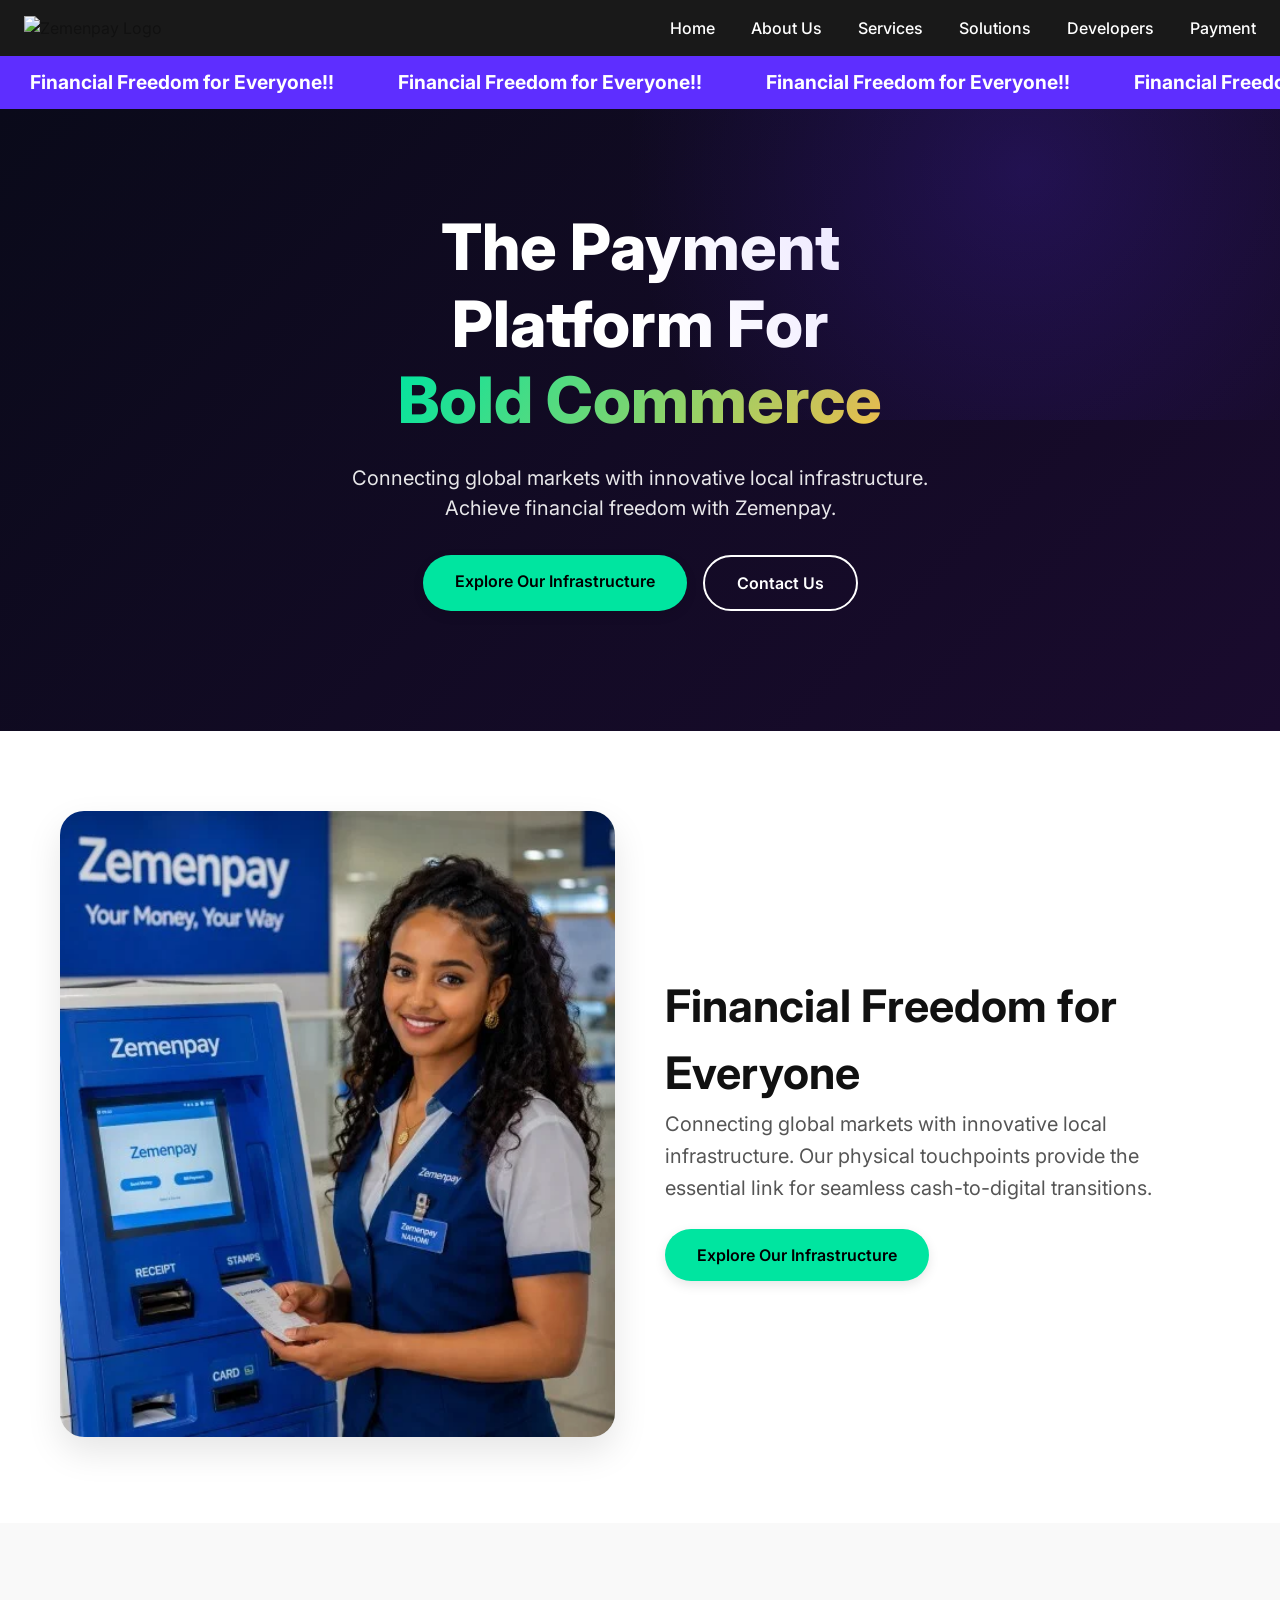
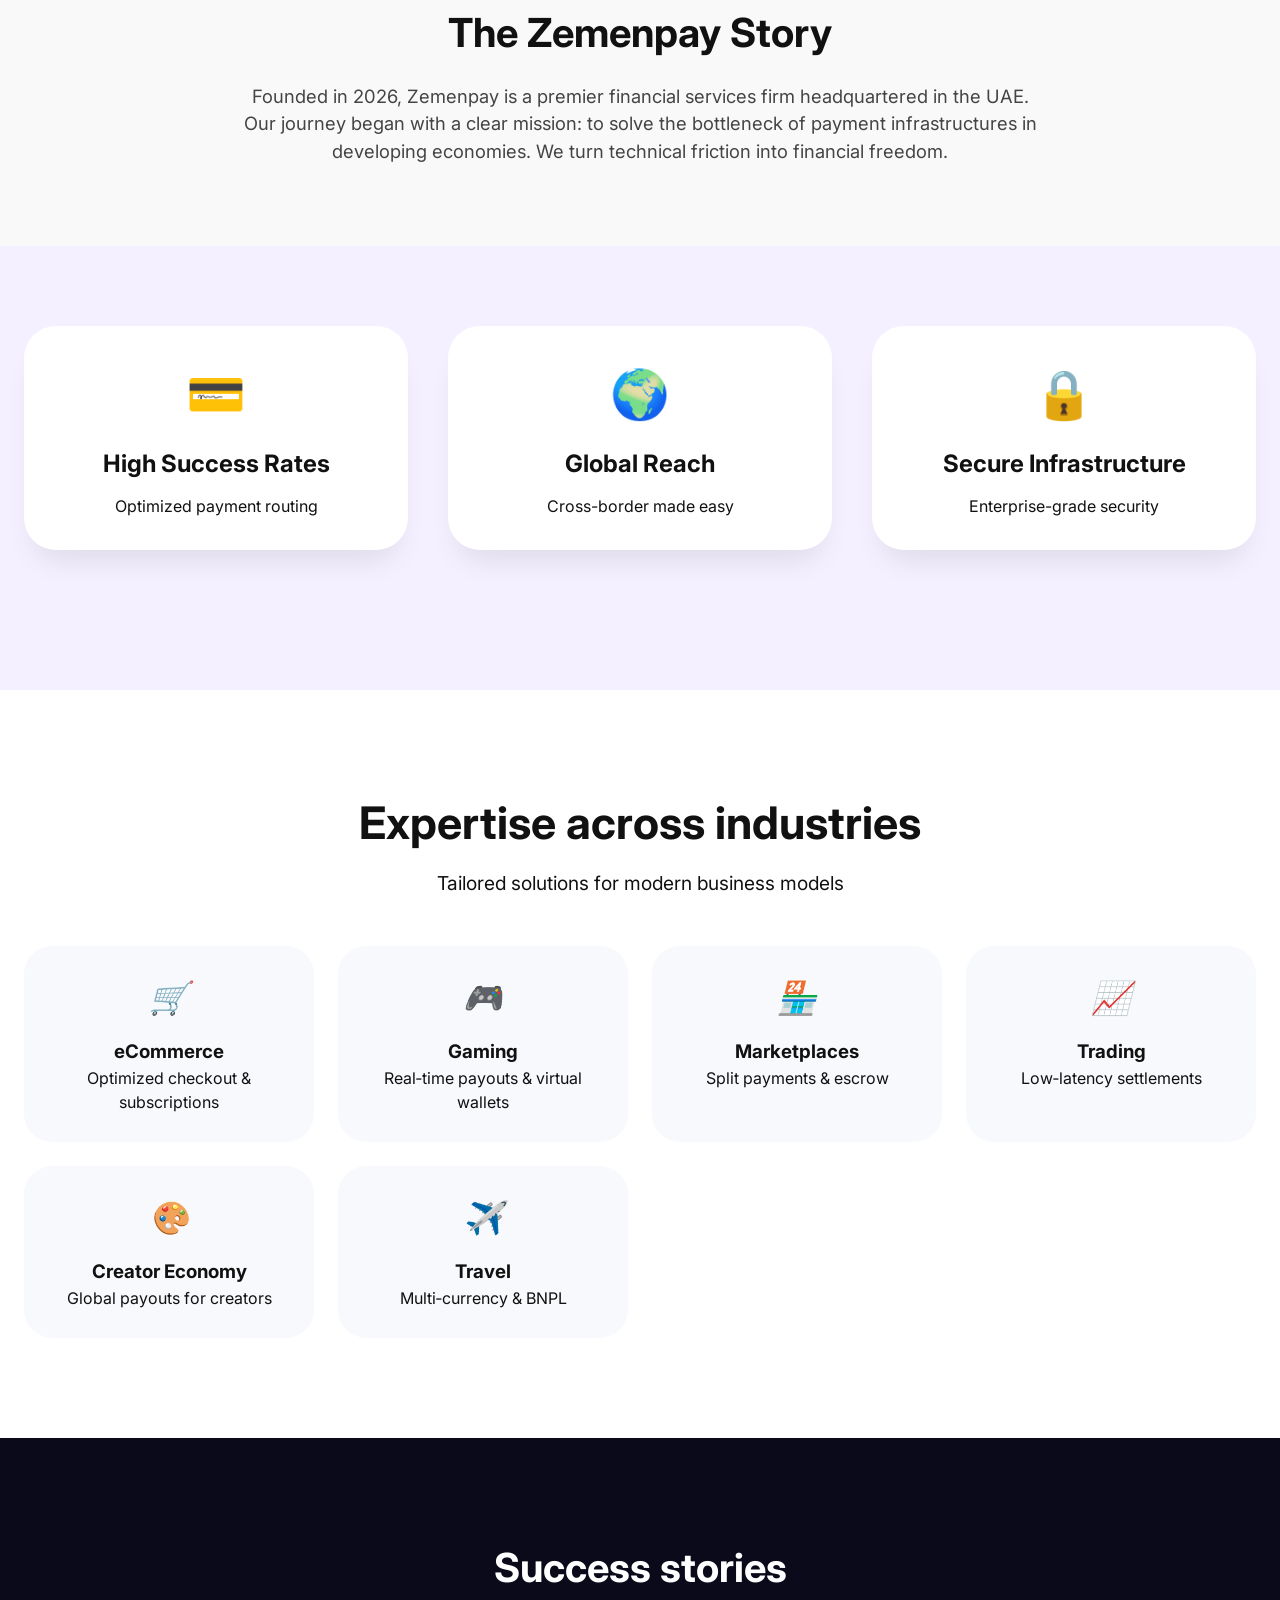
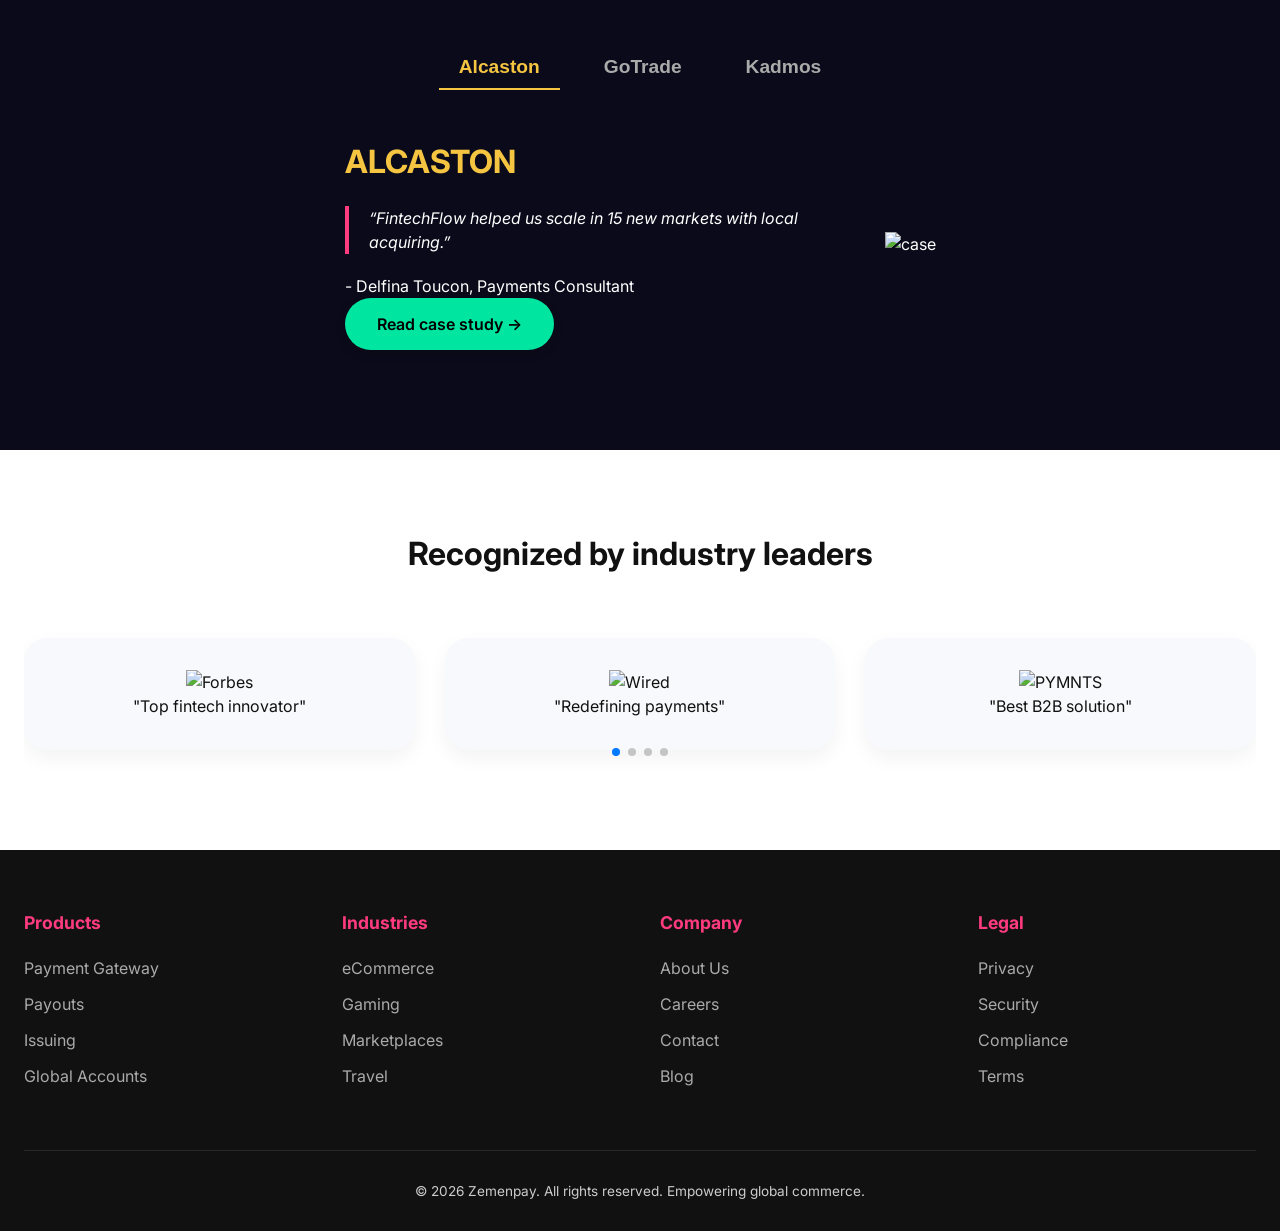
==== commit c8073ca7: "One-Click Update: 01-May-2026 03:27" ====
--- a/index.html
+++ b/index.html
@@ -1,4 +1,4 @@
-﻿<!DOCTYPE html>
+<!DOCTYPE html>
 <html lang="en">
 <head>
     <meta charset="UTF-8">
@@ -351,7 +351,7 @@
         </div>
     </section>
 
-    <!-- Logo Cloud (Trusted by) -->
+    <!-- Logo Cloud (Trusted by)
     <section class="logo-cloud">
         <div class="container logos">
             <img src="https://placehold.co/120x40/e0e0e0/555?text=Brand+1" alt="partner">
@@ -360,7 +360,7 @@
             <img src="https://placehold.co/120x40/e0e0e0/555?text=Brand+4" alt="partner">
             <img src="https://placehold.co/120x40/e0e0e0/555?text=Brand+5" alt="partner">
         </div>
-    </section>
+    </section>  -->
 
     <!-- Split section (original home content) -->
     <section class="split-section">
@@ -512,4 +512,4 @@
         });
     </script>
 </body>
-</html>+</html>
